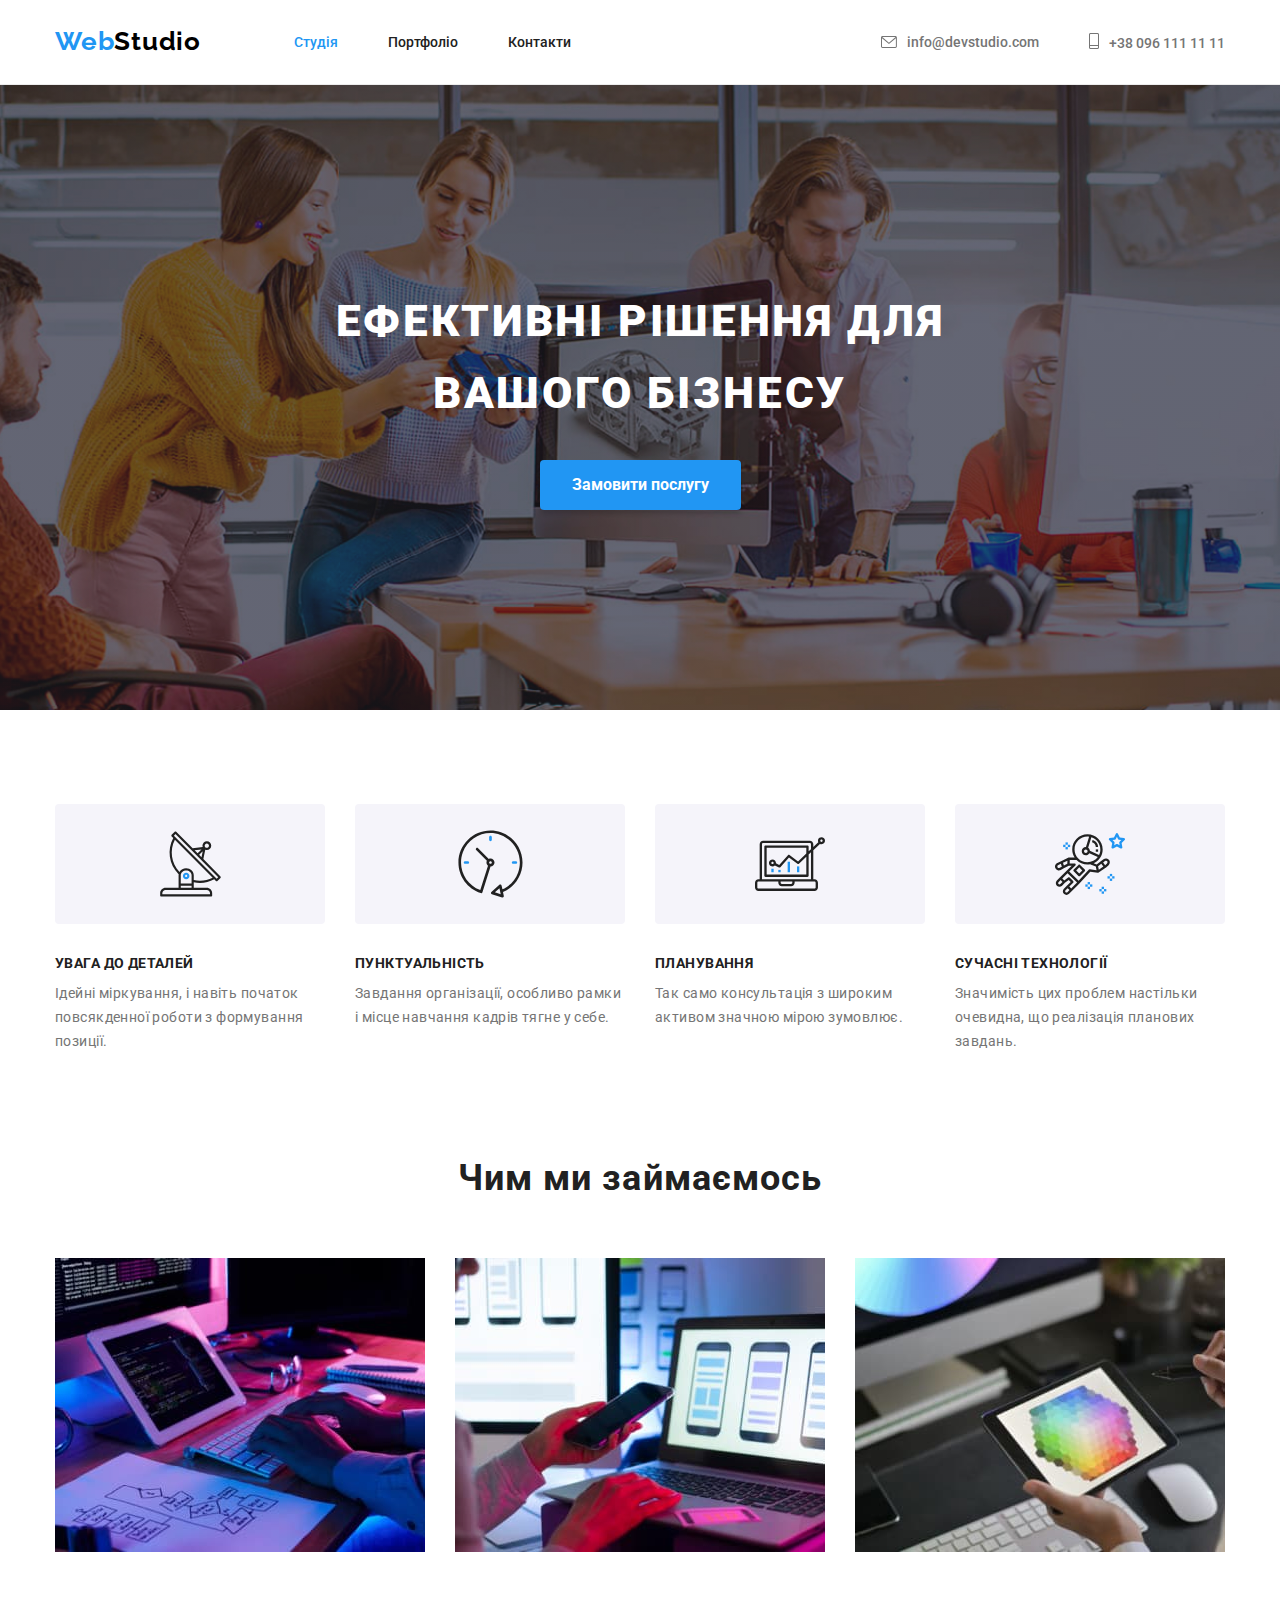
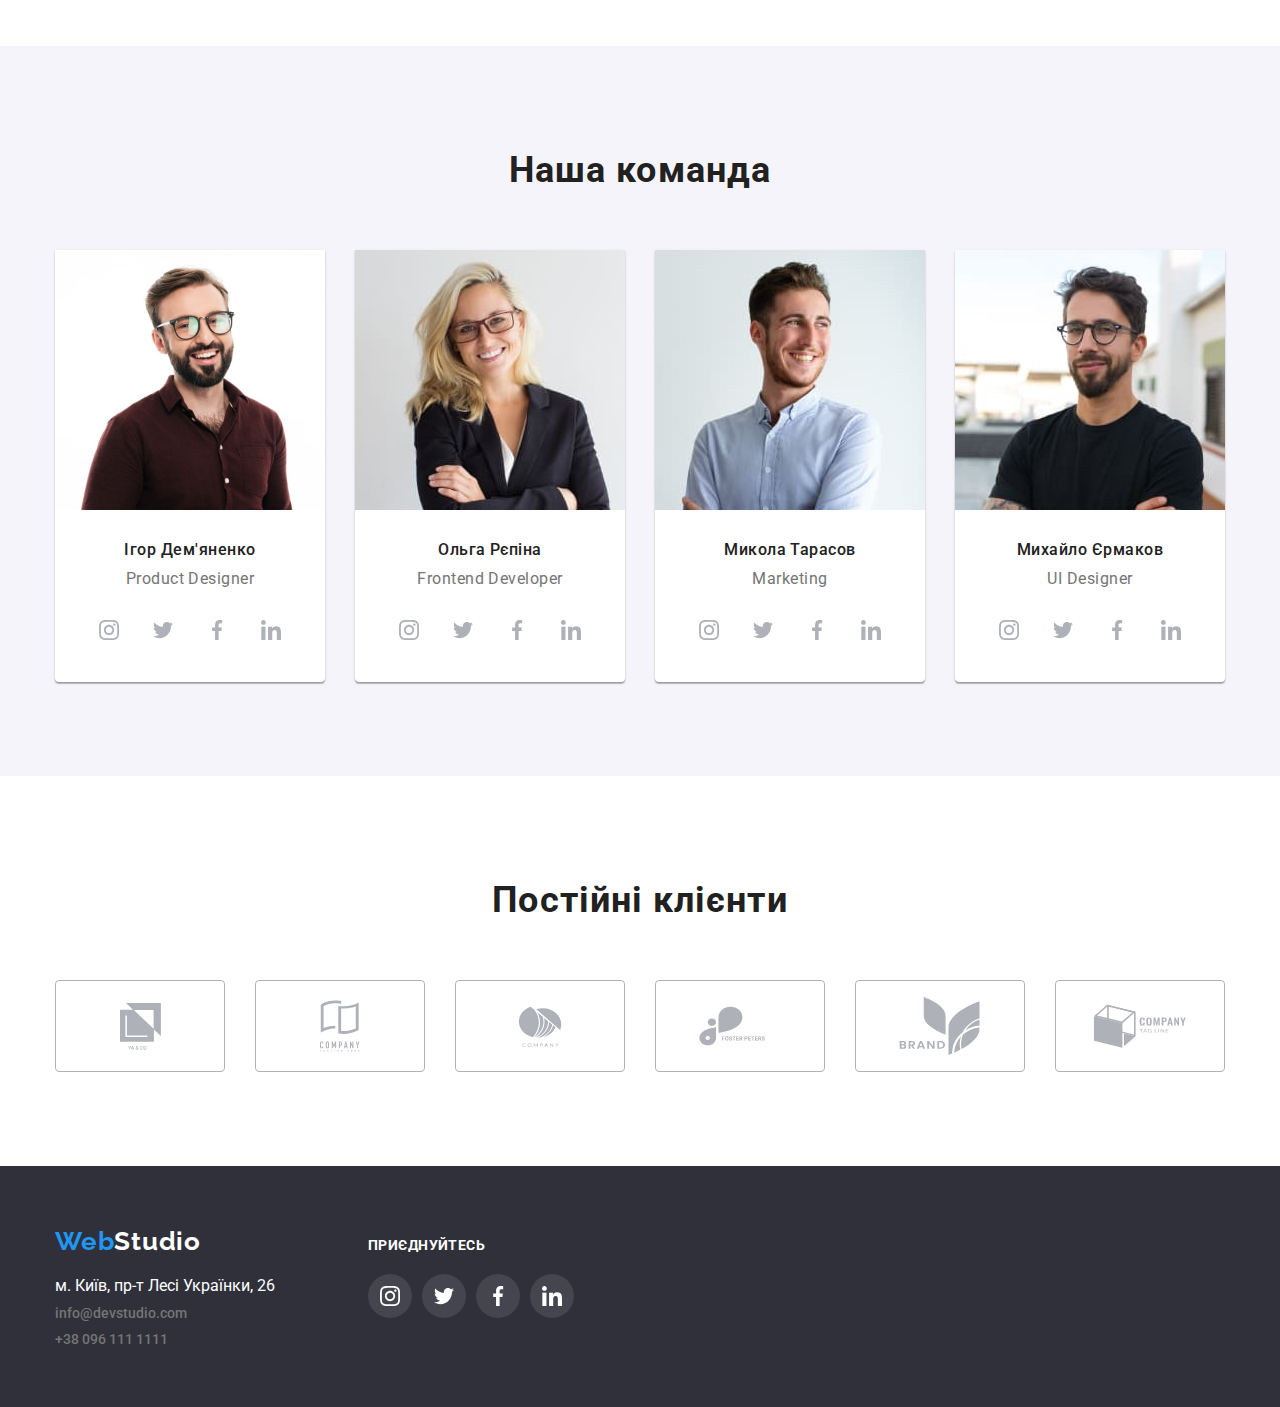
==== index.html @ 835f3fea "1" ====
<!DOCTYPE html>
<html lang="uk">
<head>
	<meta charset="UTF-8">
	<meta http-equiv="X-UA-Compatible" content="IE=edge">
	<meta name="viewport" content="width=device-width, initial-scale=1.0">
	<link rel="stylesheet" href="node_modules/modern-normalize/modern-normalize.css">
	<link rel="stylesheet" href="https://cdnjs.cloudflare.com/ajax/libs/modern-normalize/1.1.0/modern-normalize.min.css"/>
	<link rel="stylesheet" href="css/style.css">
	<link	href="https://fonts.googleapis.com/css2?family=Raleway:wght@700&family=Roboto:wght@400;500;700;900&display=swap"
		rel="stylesheet">
	<title>Document</title>
</head>
<body>
		<header class="page-header">
		<div class="container-header-nav">
		 <nav class="flexible"><a class="logo" href="./index.html">Web<span class="black-logo">Studio</span></a>
			<ul class="nav-menu">
				<li class="item"><a class="link current" href="./index.html">Студія</a></li>
				<li class="item"><a class="link" href="./portfolio.html">Портфоліо</a></li>
				<li class="item"><a class="link" href="./contacts.html">Контакти</a></li>
		   </ul>
		</nav>
		<ul class="menu-contacts">
			<li class="item"><a class="menu-contacts-link" href="mailto:info@devstudio.com">
			<svg class="icon-contacts" width="16px" height="12px">
				<use href="./images/sprite.svg#icon-letter"></use>
			</svg>info@devstudio.com</a>
			</li>
			<li class="item"><a class="menu-contacts-link" href="tel:+380961111111">
				<svg class="icon-contacts" width="10px" height="16px">
					<use href="./images/sprite.svg#icon-phone"></use>
				</svg>+38 096 111 11 11</a></li>
		</ul>
		</div>
		</header>
<main>
	<section class="hero">
		<div class="container">
			<h1 class="h1-header">Ефективні рішення для</br>вашого бізнесу</h1>
			<button type="button" class="blue-button">Замовити послугу</button>
	</section>
  </div>
	<section class="section-rules">
	<div class="container">
		<h2 class="hidden">Наші правила</h2>
		<ul class="ul-nolist our-rules">
			<li class="item">
				<div class="our-rules-box">
					<svg width="65px" height="70px">
						<use href="./images/sprite.svg#icon-antena"></use>
					</svg>
				</div>
				<h3 class="h2-portfolio">Увага до деталей</h3>
				<p class="our-rules-p">Ідейні міркування, і навіть початок повсякденної роботи з формування позиції.</p>
			</li>
			<li class="item">
				<div class="our-rules-box">
					<svg width="67px" height="70px">
						<use href="./images/sprite.svg#icon-clock"></use>
					</svg>
				</div>
				<h3 class="h2-portfolio">Пунктуальність</h3>
				<p class="our-rules-p">Завдання організації, особливо рамки і місце навчання кадрів тягне у себе.</p>
			</li>
			<li class="item">
				<div class="our-rules-box">
					<svg width="70px" height="70px">
						<use href="./images/sprite.svg#icon-diagram"></use>
					</svg>
				</div>
				<h3 class="h2-portfolio">Планування</h3>
				<p class="our-rules-p">Так само консультація з широким активом значною мірою зумовлює.</p>
			</li>
			<li class="item">
				<div class="our-rules-box">
					<svg width="70px" height="70px">
						<use href="./images/sprite.svg#icon-astronaut"></use>
					</svg>
				</div>
				<h3 class="h2-portfolio">Сучасні технології</h3>
				<p class="our-rules-p">Значимість цих проблем настільки очевидна, що реалізація планових завдань.</p>
			</li>
		</ul>
	</div>
	</section>
	   <section class="section what-we-do">
		<div class="container"><h2 class="team-header">Чим ми займаємось</h2>
			<ul class="ul-nolist what-we-do-item">
				<li><img src="./images/img1.jpg" alt="Клавіатура" width="370"></li>
				<li><img src="./images/img2.jpg" alt="Комп'ютер" width="370"></li>
				<li><img src="./images/img3.jpg" alt="Планшет" width="370"></li>
			</ul>
		</section>
		<section class="section team">
			<div class="container">
				<h2 class="team-header">Наша команда</h2>
			<ul class="ul-nolist our-comand">
				<li class="team-card">
					<img src="./images/people_igor.jpg" alt="Ігор" width="270">
					<div class="team-info">
					 <h3 class="team-h3">Ігор Дем'яненко</h3>
					 <p class="team-p">Product Designer</p>
					 <ul class="team-social-links">
						<li>
							<a href="" class="social-button">
								<svg class="button-icon" width="20px" height="20px">
									<use href="./images/sprite.svg#icon-instagram"></use>
								</svg>
							</a>
						</li>
						<li>
							<a href="" class="social-button">
								<svg class="button-icon" width="20px" height="20px">
									<use href="./images/sprite.svg#icon-twitter"></use>
								</svg>
							</a>
						</li>
						<li>
							<a href="" class="social-button">
								<svg class="button-icon" width="20px" height="20px">
									<use href="./images/sprite.svg#icon-facebook"></use>
								</svg>
							</a>
						</li>
						<li>
							<a href="" class="social-button">
								<svg class="button-icon" width="20px" height="20px">
									<use href="./images/sprite.svg#icon-linkedin"></use>
								</svg>
							</a>
						</li>
					</ul>
					</div>
					
				</li>
				<li class="team-card">
					<img src="./images/people_olga.jpg" alt="Ольга" width="270">
					<div class="team-info">
					<h3 class="team-h3">Ольга Рєпіна</h3>
					<p class="team-p">Frontend Developer</p>
					<ul class="team-social-links">
						<li>
							<a href="" class="social-button">
								<svg class="button-icon" width="20px" height="20px">
									<use href="./images/sprite.svg#icon-instagram"></use>
								</svg>
							</a>
						</li>
						<li>
							<a href="" class="social-button">
								<svg class="button-icon" width="20px" height="20px">
									<use href="./images/sprite.svg#icon-twitter"></use>
								</svg>
							</a>
						</li>
						<li>
							<a href="" class="social-button">
								<svg class="button-icon" width="20px" height="20px">
									<use href="./images/sprite.svg#icon-facebook"></use>
								</svg>
							</a>
						</li>
						<li>
							<a href="" class="social-button">
								<svg class="button-icon" width="20px" height="20px">
									<use href="./images/sprite.svg#icon-linkedin"></use>
								</svg>
							</a>
						</li>
					</ul>
				</div>
					
				</li>
			<li class="team-card">
				<img src="./images/people_mikola.jpg" alt="Микола" width="270">
				<div class="team-info">
					<h3 class="team-h3">Микола Тарасов</h3>
				<p class="team-p">Marketing</p>
				<ul class="team-social-links">
					<li>
						<a href="" class="social-button">
							<svg class="button-icon" width="20px" height="20px">
								<use href="./images/sprite.svg#icon-instagram"></use>
							</svg>
						</a>
					</li>
					<li>
						<a href="" class="social-button">
							<svg class="button-icon" width="20px" height="20px">
								<use href="./images/sprite.svg#icon-twitter"></use>
							</svg>
						</a>
					</li>
					<li>
						<a href="" class="social-button">
							<svg class="button-icon" width="20px" height="20px">
								<use href="./images/sprite.svg#icon-facebook"></use>
							</svg>
						</a>
					</li>
					<li>
						<a href="" class="social-button">
							<svg class="button-icon" width="20px" height="20px">
								<use href="./images/sprite.svg#icon-linkedin"></use>
							</svg>
						</a>
					</li>
				</ul>
			</div>
				</li>
			<li class="team-card">
				<img src="./images/people_michael.jpg" alt="Майкл" width="270">
				<div class="team-info">
					<h3 class="team-h3">Михайло Єрмаков</h3>
				<p class="team-p">UI Designer</p>
				<ul class="team-social-links">
					<li>
						<a href="" class="social-button">
							<svg class="button-icon" width="20px" height="20px">
								<use href="./images/sprite.svg#icon-instagram"></use>
							</svg>
						</a>
					</li>
					<li>
						<a href="" class="social-button">
							<svg class="button-icon" width="20px" height="20px">
								<use href="./images/sprite.svg#icon-twitter"></use>
							</svg>
						</a>
					</li>
					<li>
						<a href="" class="social-button">
							<svg class="button-icon" width="20px" height="20px">
								<use href="./images/sprite.svg#icon-facebook"></use>
							</svg>
						</a>
					</li>
					<li>
						<a href="" class="social-button">
							<svg class="button-icon" width="20px" height="20px">
								<use href="./images/sprite.svg#icon-linkedin"></use>
							</svg>
						</a>
					</li>
				</ul>
			</div>
			</li>
			</ul>
			</div>
		</section>
	<section class="section clients">
		<div class="container">
		<h2 class="team-header">Постійні клієнти</h2>
			<ul class="ul-nolist clients-list">
				<li>
					<a href="" class="clients-item">
						<svg class="clients-site" width="41px" height="47px">
							<use href="./images/sprite.svg#icon-yaco"></use>
						</svg>
					</a>
				</li>
				<li>
					<a href="" class="clients-item">
						<svg width="40px" height="52px">
							<use href="./images/sprite.svg#icon-taglineco"></use>
						</svg>
					</a>
				</li>
				<li>
					<a href="" class="clients-item">
						<svg width="44px" height="41px">
							<use href="./images/sprite.svg#icon-company"></use>
						</svg>
					</a>
				</li>
				<li>
					<a href="" class="clients-item">
						<svg width="84px" height="40px">
							<use href="./images/sprite.svg#icon-fosterpeter"></use>
						</svg>
					</a>
				</li>
				<li>
					<a href="" class="clients-item">
						<svg width="106px" height="60px">
							<use href="./images/sprite.svg#icon-brand"></use>
						</svg>
					</a>
				</li>
				<li><a href="" class="clients-item">
						<svg width="94px" height="44px">
							<use href="./images/sprite.svg#icon-taglinecompany"></use>
						</svg>
					</a>
				</li>
			</ul>
		</div>
	</section>
	</div>
</main>
<footer class="footer-style">
	<div class="container footer-contacts">
		<address class="addres-bottom">
			<div class="footer-logo">
				<a class="logo logo-footer" href="./index.html">Web<span class="white-logo">Studio</span></a>
				<a class="contacts-transp-link" href="a href=" https://goo.gl/maps/CPtrU1FHBa2aNyZL9" target="_blank" rel="noopener noreferrer nofollow">м. Київ, пр-т Лесі Українки, 26</a>
			</div>
			<ul class="contacts-transp">
				<li class="footer-items"><a class="footer-contacts-link" href="mailto:info@devstudio.com">info@devstudio.com</a></li>
				<li class="footer-items"><a class="footer-contacts-link" href="tel:+380961111111">+38 096 111 1111</a></li>
			</ul>
		</address>
		<div class="footer-social-link"><p class="footer-p">Приєднуйтесь</p>
			<ul class="team-social-links">
				<li>
					<a href="" class="footer-social-button">
						<svg width="20px" height="20px">
							<use href="./images/sprite.svg#icon-instagram"></use>
						</svg>
					</a>
				</li>
				<li>
					<a href="" class="footer-social-button">
						<svg width="20px" height="20px">
							<use href="./images/sprite.svg#icon-twitter"></use>
						</svg>
					</a>
				</li>
				<li>
					<a href="" class="footer-social-button">
						<svg width="20px" height="20px">
							<use href="./images/sprite.svg#icon-facebook"></use>
						</svg>
					</a>
				</li>
				<li>
					<a href="" class="footer-social-button">
						<svg width="20px" height="20px">
							<use href="./images/sprite.svg#icon-linkedin"></use>
						</svg>
					</a>
				</li>
			</ul>
	</div>
 </div>
	
</footer>
</body>
</html>
---- css/style.css ----
/*общие стили*/
:root {
  --basic-text-color: #757575;
  --h3-text-color: #212121;
  --logo-text-color: #2196f3;
  --filter-link-color: #fff;
  --footer-bkg-color: #2f303a;
  --black-text-color: #000000;
  --transparent-menu-text: rgba(255, 255, 255, 0.6);
  --team-bkg: #f5f4fa;
  --filter-border-color: #eeeeee;
  --button-transparent: rgba(0, 0, 0, 0.15);
  --buttonactive: #188ce8;
  --header-bottom-border: #ececec;
  --social-network-basic-link: #afb1b8;
  --fotter-social-network-basic-link: rgba(255, 255, 255, 0.1);
  --clients-bkg: #f5f5f5;
}
body {
  background-color: #fff;
  color: var(--basic-text-color);
  font-family: Roboto, sans-serif;
}
img {
  display: block;
}

.flexible {
  display: flex;
  justify-content: flex-start;
  margin-right: auto;
  align-items: center;
}

p,
h1,
h2,
h3,
ul {
  margin-top: 0;
  margin-bottom: 0;
}

* {
  border: none;
}

.page-header {
  /* 	justify-content: flex-start; */
  /*   background-color: #ddd5d5; */
  border-bottom: solid 1px;
  border-color: var(--header-bottom-border);
}

.container-header-nav {
  display: flex;
  align-content: center;
  justify-content: space-between;
  width: 1200px;
  margin-left: auto;
  margin-right: auto;
  text-align: center;
  padding: 0 15px;
}

.container {
  width: 1200px;
  margin-left: auto;
  margin-right: auto;
  text-align: center;
  padding: 0 15px;
}
.section-rules {
  padding-top: 94px;
  padding-bottom: 94px;
}

.section {
  padding-top: 94px;
  padding-bottom: 94px; /* 
	border: solid 1px black; 
	background-color: burlywood; */
}

. .main-nav {
  display: flex;
}
.black-logo {
  color: var(--black-text-color);
}

.white-logo {
  font-style: normal;
  color: var(--filter-link-color);
}

.logo {
  font-family: 'Raleway', sans-serif;
  font-style: normal;
  font-weight: 700;
  font-size: 26px;
  line-height: 1.2;
  letter-spacing: 0.03em;
  color: var(--logo-text-color);
  text-decoration: none;
}

.hero {
  max-width: 1600px;
  background-color: var(--footer-bkg-color);
  text-align: center;
  padding-top: 200px;
  padding-bottom: 200px;
  margin-left: auto;
  margin-right: auto;

  background-image: linear-gradient(to right, rgba(47, 48, 58, 0.4), rgba(47, 48, 58, 0.4)),
    url(../images/hero.jpg);
  background-repeat: no-repeat;
  background-position: center;
  background-size: cover;
}

.ul-nolist {
  list-style-type: none;
  text-decoration: none;
  margin-left: auto;
  margin-right: auto;
  padding: 0;
}

.nav-menu {
  display: flex;
  justify-content: flex-start;
  margin-left: 93px;
  padding-left: 0;
  padding-right: 0;
  font-weight: 500;
  line-height: 1.2;
  color: var(--h3-text-color);
  list-style-type: none;
  text-decoration: none;
}

.nav-menu .item: {
  margin-left: 50px;
}

.nav-menu .item + .item {
  margin-left: 50px;
}
.link {
  display: block;
  padding-top: 32px;
  padding-bottom: 32px;
  font-size: 14px;
  font-weight: 500;
  line-height: 1.2;
  color: var(--h3-text-color);
  list-style-type: none;
  text-decoration: none;
}
.link.current {
  color: var(--logo-text-color);
}

.link:hover,
.link:focus {
  color: var(--logo-text-color);
  cursor: pointer;
}

.menu-contacts {
  display: flex;
  justify-content: flex-end;
  margin-left: auto;
  margin-right: 0px;
  padding-left: 0px;
  align-items: center;
  font-weight: 500;
  line-height: 1.2;
  font-size: 14px;
  list-style-type: none;
  color: var(--basic-text-color);
}

.menu-contacts-link {
  display: block;
  padding-top: 32px;
  padding-bottom: 32px;
  color: var(--basic-text-color);
  text-decoration: none;
  font-weight: 500;
  line-height: 1.2;
  font-size: 14px;
}

.menu-contacts-link:hover,
.menu-contacts-link:focus {
  color: var(--logo-text-color);
  fill: var(--logo-text-color);
}

.icon-contacts {
  display: inline-block;
  margin-right: 10px;
  position: relative;
  fill: currentColor;
  top: 0.1em;
}

.menu-contacts .item + .item {
  margin-left: 50px;
}

.contacts-transp {
  padding: 0 0;
  margin-top: 9px;
  font-size: 14px;
  text-decoration: none;
  line-height: 1.2;
  font-style: normal;
  color: rgba(255, 255, 255, 0.6);
  list-style-type: none;
}

.footer-logo {
  display: block;
  font-style: normal;
  /* 	outline: solid 1px red; */
}

.addres-bottom {
  max-width: 250px;
}


/* INDEX STYLES стили Индекса*/
.h1-header {
  font-weight: 900;
  font-size: 44px;
  line-height: 1.65;
  letter-spacing: 0.06em;
  text-transform: uppercase;
  color: var(--filter-link-color);
  /* 	text-align: center; */
}

.our-rules {
  display: flex;
  justify-content: center;
  gap: 30px;
  /*   align-items: center; */
}

.our-rules-box {
  display: flex;
  justify-content: center;
  align-items: center;
  width: 270px;
  height: 120px;
  background-color: var(--team-bkg);
  border-radius: 4px;
  margin-bottom: 30px;
}

.our-rules .item {
  width: 270px;
  text-align: left;
  /* text-transform: uppercase; */
}

.our-rules-p {
  margin-top: 0;
  font-size: 14px;
  line-height: 1.71;
  /* or 171% */
  letter-spacing: 0.03em;
  color: var(--basic-text-color);
}

/* what we do container */

.what-we-do-item {
  display: flex;
  justify-content: center;
  gap: 30px;
  margin: 50px 0 0 0;
  /*   align-items: center; */
}

.what-we-do {
  padding-top: 0;
}

.blue-button {
  background-color: var(--logo-text-color);
  cursor: pointer;
  color: var(--filter-link-color);
  font-weight: 700;
  font-size: 16px;
  line-height: 1.88;
  border-style: hidden;
  border-radius: 4px;
  margin-top: 30px;
  padding: 10px 32px 10px 32px;
  box-shadow: 0px 4px 4px var(--button-transparent);
}
.blue-button:hover,
.blue-button:focus {
  background-color: var(--buttonactive);
  cursor: pointer;
}

.cards-name {
  font-size: 18px;
  color: var(--black-text-color);
}

/* our comand container */
.our-comand {
  display: flex;
  justify-content: center;
  gap: 30px;
  margin: 50px 0 0 0;
  /*   align-items: center; */
}

.team-info {
  display: block;
  padding-top: 30px;
  padding-bottom: 30px;
}

.team {
  background-color: var(--team-bkg);
  color: var(--h3-text-color);
}

.team-h3 {
  font-weight: 500;
  font-size: 16px;
  line-height: 1.19;
  letter-spacing: 0.03em;
}

.team-p {
  margin-top: 10px;
  font-size: 16px;
  line-height: 1.19;
  letter-spacing: 0.03em;
  color: var(--basic-text-color);
}
.team-header {
  color: var(--h3-text-color);
  font-weight: 700;
  font-size: 36px;
  line-height: 1.67;
  letter-spacing: 0.03em;
  padding: 0;
}
.team-card {
  width: 270px;
  background-color: var(--filter-link-color);
  box-shadow: 0px 1px 3px rgba(0, 0, 0, 0.12), 0px 1px 1px rgba(0, 0, 0, 0.14),
    0px 2px 1px rgba(0, 0, 0, 0.2);
  border-radius: 0px 0px 4px 4px;
}

.team-social-links {
  display: flex;
  justify-content: center;
  align-content: center;
  list-style: none;
  gap: 10px;
  padding-left: 0;
  margin-top: 20px;
}

/* Social network button and icons */

.social-button {
  display: block;
  width: 44px;
  height: 44px;
  border-radius: 50%;
  padding: 12px;
  background-color: var(--filter-link-color);
  fill: var(--social-network-basic-link);
}

.social-button:hover,
.social-button:focus {
  background-color: var(--logo-text-color);
  fill: var(--filter-link-color);
}

/* PORTFOLIO STYLES стили Портфолио*/
/*Стили main*/
.h2-portfolio {
  display: inline-block;
  font-weight: 700;
  font-size: 14px;
  margin-bottom: 10px;
  line-height: 1.14;
  letter-spacing: 0.03em;
  text-transform: uppercase;
  color: var(--h3-text-color);
}
.filter-flex {
  display: flex;
  justify-content: center;
  gap: 8px; /* 
  padding-top: 94px; */
}

.cards-item-link {
  display: block;
  color: var(--h3-text-color);
  font-weight: 700;
  font-size: 18px;
  line-height: 2;
  letter-spacing: 0.06em;
  text-decoration: none;
}

.cards-item-link:hover,
.cards-item-link:focus {
  display: block;
  box-shadow: 0px 1px 1px rgba(0, 0, 0, 0.12), 0px 4px 4px rgba(0, 0, 0, 0.06),
    1px 4px 6px rgba(0, 0, 0, 0.16);
}

.cards-item {
  width: 370px;
}

.cards {
  display: flex;
  flex-basis: 1200px;
  justify-content: center;
  flex-wrap: wrap;
  gap: 30px;
  margin-top: 50px;
  padding-left: 0;
  list-style-type: none;
}

.cards-block {
  padding: 20px 24px;
  
  border-left: 1px solid;
  border-right: 1px solid;
  border-bottom: 1px solid;
  border-color: var(--filter-border-color);
}
.cards-text {
  margin-top: 4px;
  color: var(--basic-text-color);
  font-weight: 400;
  font-size: 16px;
  line-height: 1.87;
  letter-spacing: 0.03em;
}
.filter-button {
  font-family: inherit;
  font-size: 16px;
  font-weight: 500;
  line-height: 1.63;
  color: var(--h3-text-color);
  list-style-type: none;
  border-style: hidden;
  border-radius: 4px;
  margin: 2px;
  background-color: var(--team-bkg);
  padding: 6px 22px 6px 22px;
}
.hidden {
  position: absolute;
  white-space: nowrap;
  width: 1px;
  height: 1px;
  overflow: hidden;
  border: 0;
  padding: 0;
  clip: rect(0 0 0 0);
  clip-path: inset(50%);
  margin: -1px;
}

.filter-button:hover,
.filter-button:focus {
  margin: 2px;
  padding: 6px 22px 6px 22px;
  font-size: 16px;
  font-weight: 500;
  line-height: 1.63;
  background-color: var(--logo-text-color);
  color: var(--filter-link-color);
  cursor: pointer;
  border-style: hidden;
  border-radius: 4px;
  box-shadow: 0px 3px 1px rgba(0, 0, 0, 0.1), 0px 1px 2px rgba(0, 0, 0, 0.08),
    0px 2px 2px rgba(0, 0, 0, 0.12);
}

/* OUR CLIENTS */

.clients {
  background-color: var(--filter-link-color);
}

.clients-item {
  display: flex;
  justify-content: center;
  align-items: center;

  width: 170px;
  height: 92px;
  border: 1px solid var(--social-network-basic-link);
  border-radius: 4px;
  fill: var(--social-network-basic-link);
}

.clients-item:hover,
.clients-item:focus {
  fill: var(--logo-text-color);
  border: 1px solid var(--logo-text-color);
}

.clients-list {
  display: flex;
  justify-content: center;
  gap: 30px;
  margin-top: 50px;
}

/*стили футера*/

.footer-contacts {
	display: flex;
	align-items: baseline;
	text-align: left;
	padding-left: 15px;
 }
 
 .contacts-transp-link,
 .contacts-transp-link:hover,
 .contacts-transp-link:focus {
	display: inline-block;
	color: var(--filter-link-color);
	cursor: pointer;
	text-decoration: none;
	margin: 0;
 }
 
 .footer-contacts-link {
	display: inline-block;
	/* padding-top: 20px;
	 padding-bottom: 20px; */
	color: var(--basic-text-color);
	text-decoration: none;
	font-weight: 500;
	line-height: 1.2;
	font-size: 14px;
 }
 
 .footer-contacts-link:hover,
 .footer-contacts-link:focus {
	display: inline-block;
	color: var(--logo-text-color);
 }
 
 .footer-items {
	margin-top: 9px;
 }
 
 .footer-items:first-child {
	margin-top: 0px;
 }
 
 .footer-items:first-child {
	margin-top: 0px;
 }

.footer-style {
  display: flex;
  justify-content: flex-start;
  align-items: flex-start;
  padding: 60px 0;
  background-color: var(--footer-bkg-color);
}

.logo-footer {
  display: block;
  margin-bottom: 20px;
}

.footer-p {
  color: var(--filter-link-color);
  font-weight: 700;
  font-size: 14px;
  line-height: 1.14;
  letter-spacing: 0.03em;
  text-transform: uppercase;
}

.footer-social-link {
  margin-left: 93px;
}

.footer-social-button {
  display: block;
  width: 44px;
  height: 44px;
  border-radius: 50%;
  padding: 12px;
  background-color: var(--fotter-social-network-basic-link);
  fill: var(--filter-link-color);
}

.footer-social-button:hover,
.footer-social-button:focus {
  background-color: var(--logo-text-color);
  fill: var(--filter-link-color);
}
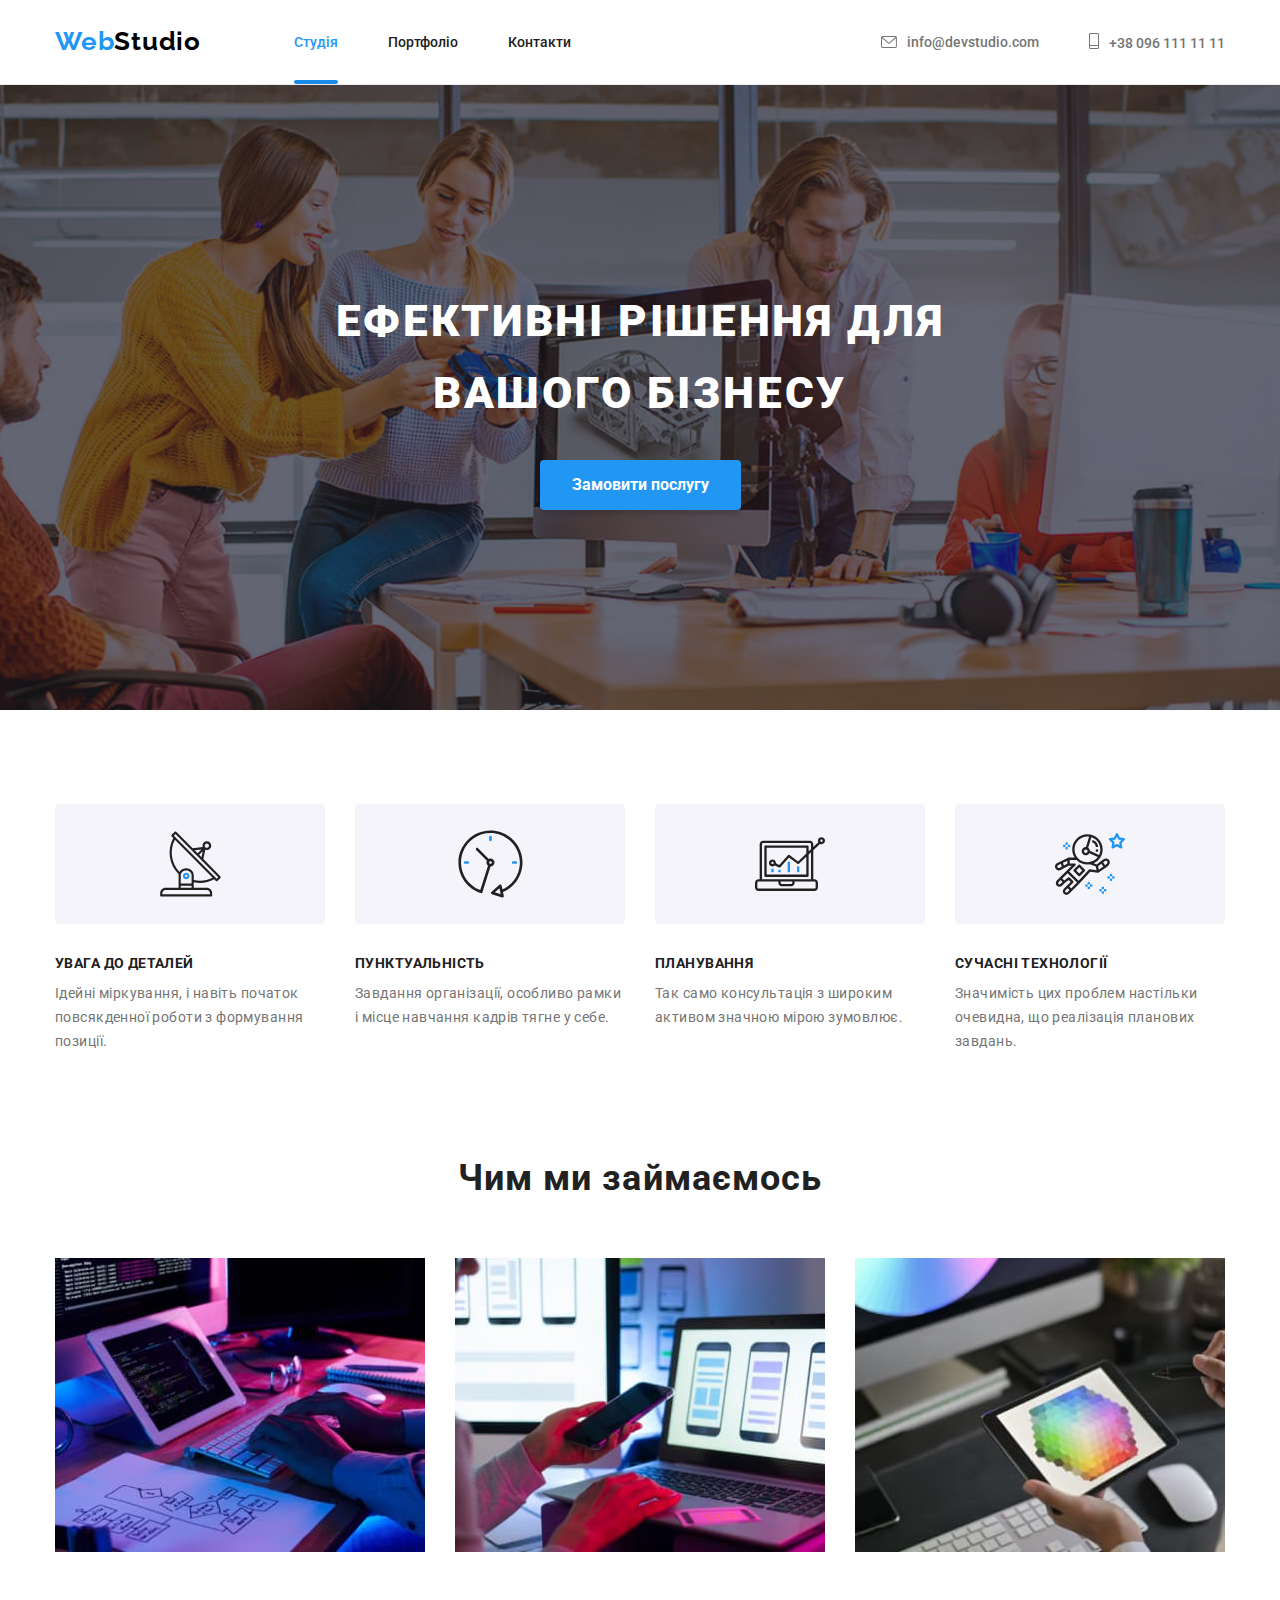
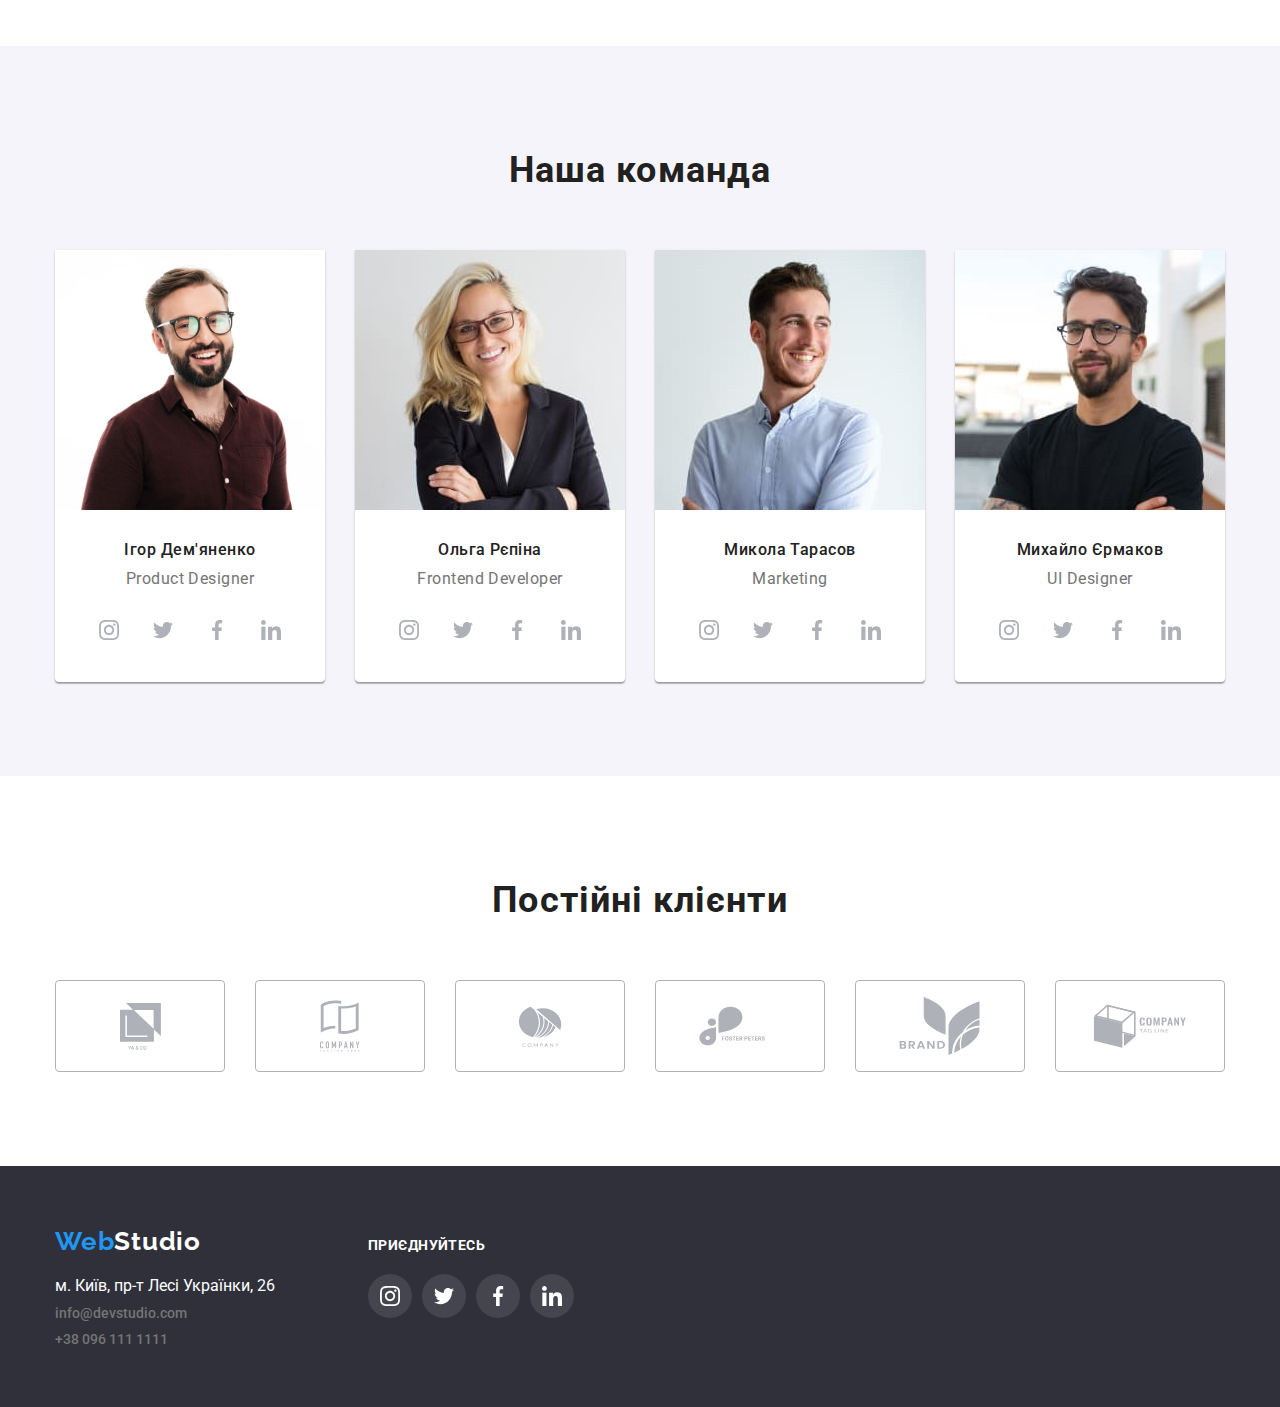
==== commit 9c4f232b: "first" ====
--- a/index.html
+++ b/index.html
@@ -39,11 +39,20 @@
 	<section class="hero">
 		<div class="container">
 			<h1 class="h1-header">Ефективні рішення для</br>вашого бізнесу</h1>
-			<button type="button" class="blue-button">Замовити послугу</button>
-	</section>
+			<button type="button" class="blue-button" data-modal-open>Замовити послугу</button>
+	<div class="backdrop is-hidden" data-modal>
+		<div class="modal">
+			<button class="button-closed" data-modal-close>
+		<svg width="11px" height="11px">
+			<use href="./images/sprite.svg#icon-close"></use>
+		</svg>
+			</button>
+		</div>
+	</div>
+		</section>
   </div>
 	<section class="section-rules">
-	<div class="container">
+		<div class="container">
 		<h2 class="hidden">Наші правила</h2>
 		<ul class="ul-nolist our-rules">
 			<li class="item">
@@ -105,28 +114,28 @@
 					 <ul class="team-social-links">
 						<li>
 							<a href="" class="social-button">
-								<svg class="button-icon" width="20px" height="20px">
+								<svg width="20px" height="20px">
 									<use href="./images/sprite.svg#icon-instagram"></use>
 								</svg>
 							</a>
 						</li>
 						<li>
 							<a href="" class="social-button">
-								<svg class="button-icon" width="20px" height="20px">
+								<svg width="20px" height="20px">
 									<use href="./images/sprite.svg#icon-twitter"></use>
 								</svg>
 							</a>
 						</li>
 						<li>
 							<a href="" class="social-button">
-								<svg class="button-icon" width="20px" height="20px">
+								<svg width="20px" height="20px">
 									<use href="./images/sprite.svg#icon-facebook"></use>
 								</svg>
 							</a>
 						</li>
 						<li>
 							<a href="" class="social-button">
-								<svg class="button-icon" width="20px" height="20px">
+								<svg width="20px" height="20px">
 									<use href="./images/sprite.svg#icon-linkedin"></use>
 								</svg>
 							</a>
@@ -143,28 +152,28 @@
 					<ul class="team-social-links">
 						<li>
 							<a href="" class="social-button">
-								<svg class="button-icon" width="20px" height="20px">
+								<svg width="20px" height="20px">
 									<use href="./images/sprite.svg#icon-instagram"></use>
 								</svg>
 							</a>
 						</li>
 						<li>
 							<a href="" class="social-button">
-								<svg class="button-icon" width="20px" height="20px">
+								<svg width="20px" height="20px">
 									<use href="./images/sprite.svg#icon-twitter"></use>
 								</svg>
 							</a>
 						</li>
 						<li>
 							<a href="" class="social-button">
-								<svg class="button-icon" width="20px" height="20px">
+								<svg width="20px" height="20px">
 									<use href="./images/sprite.svg#icon-facebook"></use>
 								</svg>
 							</a>
 						</li>
 						<li>
 							<a href="" class="social-button">
-								<svg class="button-icon" width="20px" height="20px">
+								<svg width="20px" height="20px">
 									<use href="./images/sprite.svg#icon-linkedin"></use>
 								</svg>
 							</a>
@@ -181,28 +190,28 @@
 				<ul class="team-social-links">
 					<li>
 						<a href="" class="social-button">
-							<svg class="button-icon" width="20px" height="20px">
+							<svg width="20px" height="20px">
 								<use href="./images/sprite.svg#icon-instagram"></use>
 							</svg>
 						</a>
 					</li>
 					<li>
 						<a href="" class="social-button">
-							<svg class="button-icon" width="20px" height="20px">
+							<svg width="20px" height="20px">
 								<use href="./images/sprite.svg#icon-twitter"></use>
 							</svg>
 						</a>
 					</li>
 					<li>
 						<a href="" class="social-button">
-							<svg class="button-icon" width="20px" height="20px">
+							<svg width="20px" height="20px">
 								<use href="./images/sprite.svg#icon-facebook"></use>
 							</svg>
 						</a>
 					</li>
 					<li>
 						<a href="" class="social-button">
-							<svg class="button-icon" width="20px" height="20px">
+							<svg width="20px" height="20px">
 								<use href="./images/sprite.svg#icon-linkedin"></use>
 							</svg>
 						</a>
@@ -218,28 +227,28 @@
 				<ul class="team-social-links">
 					<li>
 						<a href="" class="social-button">
-							<svg class="button-icon" width="20px" height="20px">
+							<svg width="20px" height="20px">
 								<use href="./images/sprite.svg#icon-instagram"></use>
 							</svg>
 						</a>
 					</li>
 					<li>
 						<a href="" class="social-button">
-							<svg class="button-icon" width="20px" height="20px">
+							<svg width="20px" height="20px">
 								<use href="./images/sprite.svg#icon-twitter"></use>
 							</svg>
 						</a>
 					</li>
 					<li>
 						<a href="" class="social-button">
-							<svg class="button-icon" width="20px" height="20px">
+							<svg width="20px" height="20px">
 								<use href="./images/sprite.svg#icon-facebook"></use>
 							</svg>
 						</a>
 					</li>
 					<li>
 						<a href="" class="social-button">
-							<svg class="button-icon" width="20px" height="20px">
+							<svg width="20px" height="20px">
 								<use href="./images/sprite.svg#icon-linkedin"></use>
 							</svg>
 						</a>
@@ -347,5 +356,6 @@
  </div>
 	
 </footer>
+<script src="./js/modal.js"></script>
 </body>
 </html>--- a/css/style.css
+++ b/css/style.css
@@ -15,6 +15,10 @@
   --social-network-basic-link: #afb1b8;
   --fotter-social-network-basic-link: rgba(255, 255, 255, 0.1);
   --clients-bkg: #f5f5f5;
+  --feature-text-color:#FFF;
+  --feature-bkg-color:rgba(33, 150, 243, 0.9);
+  --modal-backdrop-bkg: rgba(0, 0, 0, 0.2);
+  --modal-button-closed: rgba(0, 0, 0, 0.1);
 }
 body {
   background-color: #fff;
@@ -50,6 +54,49 @@
   /*   background-color: #ddd5d5; */
   border-bottom: solid 1px;
   border-color: var(--header-bottom-border);
+}
+
+/* MODAL WINDOW */
+.backdrop.is-hidden{
+ opacity: 0;
+ pointer-events: none;
+ 
+}
+
+.backdrop{
+	position: fixed;
+	top: 0;
+	left: 0;
+	width: 100%;
+	height: 100%;
+	opacity: 1;
+
+	background-color: var(--modal-backdrop-bkg);
+}
+
+.modal{
+	position: absolute;
+	width: 528px;
+	height: 581px;
+	top: 50%;
+	left: 50%;
+	transform: translate(-50%, -50%);
+	
+
+	background-color: #ececec;
+}
+
+.button-closed {
+	
+position: absolute;
+width: 30px;
+height: 30px;
+top: 8px;
+right:8px;
+outline: solid 1px var(--modal-button-closed);
+border-radius: 15px;
+fill: var(--black-text-color);
+cursor: pointer;
 }
 
 .container-header-nav {
@@ -142,14 +189,20 @@
   text-decoration: none;
 }
 
-.nav-menu .item: {
+.nav-menu: {
   margin-left: 50px;
+}
+
+.item: {
+  margin-left: 50px;
+  margin-bottom: 0;
 }
 
 .nav-menu .item + .item {
   margin-left: 50px;
 }
 .link {
+  position: relative;
   display: block;
   padding-top: 32px;
   padding-bottom: 32px;
@@ -159,7 +212,25 @@
   color: var(--h3-text-color);
   list-style-type: none;
   text-decoration: none;
-}
+
+  transition-property: color;
+  transition-duration: 250ms;
+  transition-timing-function: cubic-bezier(0.4, 0, 0.2, 1);
+}
+
+.current::after {
+  content: '';
+  position: absolute;
+  bottom: -2px;
+  left: 0;
+  width: 100%;
+  height: 4px;
+  border-radius: 2px;
+  background-color: var(--buttonactive);
+  margin-bottom: 0;
+  padding-bottom: 0;
+}
+
 .link.current {
   color: var(--logo-text-color);
 }
@@ -193,6 +264,10 @@
   font-weight: 500;
   line-height: 1.2;
   font-size: 14px;
+
+  transition-property: color;
+  transition-duration: 250ms;
+  transition-timing-function: cubic-bezier(0.4, 0, 0.2, 1);
 }
 
 .menu-contacts-link:hover,
@@ -233,7 +308,6 @@
 .addres-bottom {
   max-width: 250px;
 }
-
 
 /* INDEX STYLES стили Индекса*/
 .h1-header {
@@ -305,6 +379,10 @@
   margin-top: 30px;
   padding: 10px 32px 10px 32px;
   box-shadow: 0px 4px 4px var(--button-transparent);
+
+  transition-property: background-color;
+  transition-duration: 250ms;
+  transition-timing-function: cubic-bezier(0.4, 0, 0.2, 1);
 }
 .blue-button:hover,
 .blue-button:focus {
@@ -387,6 +465,10 @@
   padding: 12px;
   background-color: var(--filter-link-color);
   fill: var(--social-network-basic-link);
+
+  transition-property: color backround-color fill;
+  transition-duration: 250ms;
+  transition-timing-function: cubic-bezier(0.4, 0, 0.2, 1);
 }
 
 .social-button:hover,
@@ -422,17 +504,64 @@
   line-height: 2;
   letter-spacing: 0.06em;
   text-decoration: none;
-}
-
-.cards-item-link:hover,
-.cards-item-link:focus {
-  display: block;
+
+  transition-property: box-shadow;
+  transition-duration: 250ms;
+  transition-timing-function: cubic-bezier(0.4, 0, 0.2, 1);
+}
+
+.cards-item-link .feature-card {
+	transform: translateY(295px);
+	transition-property: transform;
+	transition-duration: 250ms;
+
+}
+
+.cards-item-link:hover .feature-card{
+/*   display: block;
   box-shadow: 0px 1px 1px rgba(0, 0, 0, 0.12), 0px 4px 4px rgba(0, 0, 0, 0.06),
-    1px 4px 6px rgba(0, 0, 0, 0.16);
+    1px 4px 6px rgba(0, 0, 0, 0.16); */
+	 transform: translateY(0px);
+	 transition-property: transform;
+	 transition-duration: 250ms;
 }
 
 .cards-item {
-  width: 370px;
+	width: 370px;
+}
+
+.feature-card {
+  position: absolute;
+  background-color: var(--feature-bkg-color);
+  width: 100%;
+  height: 294px;
+  left: 0;
+  top: 0;
+  transform: translateY(294px);
+  padding: 63px 24px;	
+}
+
+.card-image{
+	position: relative;
+	width: 100%;
+	height: 294px;
+	overflow: hidden;
+}
+/* .feature-card:hover{
+	
+} */
+
+.feature-text{
+	display: block;
+	font-weight: normal;
+	font-style: normal;
+	font-weight: 400;
+	font-size: 18px;
+	line-height: 1.55;
+	text-align: left;
+letter-spacing: 0.03em;
+	color: var(--feature-text-color);
+
 }
 
 .cards {
@@ -447,12 +576,17 @@
 }
 
 .cards-block {
-  padding: 20px 24px;
+position: relative;
+  padding: 20px 24px;/* 
   
+	overflow: hidden; */
+
   border-left: 1px solid;
   border-right: 1px solid;
   border-bottom: 1px solid;
   border-color: var(--filter-border-color);
+
+  overflow: hidden;
 }
 .cards-text {
   margin-top: 4px;
@@ -474,6 +608,9 @@
   margin: 2px;
   background-color: var(--team-bkg);
   padding: 6px 22px 6px 22px;
+  transition-property: background-color box-shadow color;
+  transition-duration: 250ms;
+  transition-timing-function: cubic-bezier(0.4, 0, 0.2, 1);
 }
 .hidden {
   position: absolute;
@@ -520,6 +657,10 @@
   border: 1px solid var(--social-network-basic-link);
   border-radius: 4px;
   fill: var(--social-network-basic-link);
+
+  transition-property: background-color, border, fill;
+  transition-duration: 250ms;
+  transition-timing-function: cubic-bezier(0.4, 0, 0.2, 1);
 }
 
 .clients-item:hover,
@@ -538,50 +679,54 @@
 /*стили футера*/
 
 .footer-contacts {
-	display: flex;
-	align-items: baseline;
-	text-align: left;
-	padding-left: 15px;
- }
- 
- .contacts-transp-link,
- .contacts-transp-link:hover,
- .contacts-transp-link:focus {
-	display: inline-block;
-	color: var(--filter-link-color);
-	cursor: pointer;
-	text-decoration: none;
-	margin: 0;
- }
- 
- .footer-contacts-link {
-	display: inline-block;
-	/* padding-top: 20px;
+  display: flex;
+  align-items: baseline;
+  text-align: left;
+  padding-left: 15px;
+}
+
+.contacts-transp-link,
+.contacts-transp-link:hover,
+.contacts-transp-link:focus {
+  display: inline-block;
+  color: var(--filter-link-color);
+  cursor: pointer;
+  text-decoration: none;
+  margin: 0;
+}
+
+.footer-contacts-link {
+  display: inline-block;
+  /* padding-top: 20px;
 	 padding-bottom: 20px; */
-	color: var(--basic-text-color);
-	text-decoration: none;
-	font-weight: 500;
-	line-height: 1.2;
-	font-size: 14px;
- }
- 
- .footer-contacts-link:hover,
- .footer-contacts-link:focus {
-	display: inline-block;
-	color: var(--logo-text-color);
- }
- 
- .footer-items {
-	margin-top: 9px;
- }
- 
- .footer-items:first-child {
-	margin-top: 0px;
- }
- 
- .footer-items:first-child {
-	margin-top: 0px;
- }
+  color: var(--basic-text-color);
+  text-decoration: none;
+  font-weight: 500;
+  line-height: 1.2;
+  font-size: 14px;
+
+  transition-property: color;
+  transition-duration: 250ms;
+  transition-timing-function: cubic-bezier(0.4, 0, 0.2, 1);
+}
+
+.footer-contacts-link:hover,
+.footer-contacts-link:focus {
+  display: inline-block;
+  color: var(--logo-text-color);
+}
+
+.footer-items {
+  margin-top: 9px;
+}
+
+.footer-items:first-child {
+  margin-top: 0px;
+}
+
+.footer-items:first-child {
+  margin-top: 0px;
+}
 
 .footer-style {
   display: flex;
@@ -617,6 +762,9 @@
   padding: 12px;
   background-color: var(--fotter-social-network-basic-link);
   fill: var(--filter-link-color);
+  transition-property: color background-color fill;
+  transition-duration: 250ms;
+  transition-timing-function: cubic-bezier(0.4, 0, 0.2, 1);
 }
 
 .footer-social-button:hover,
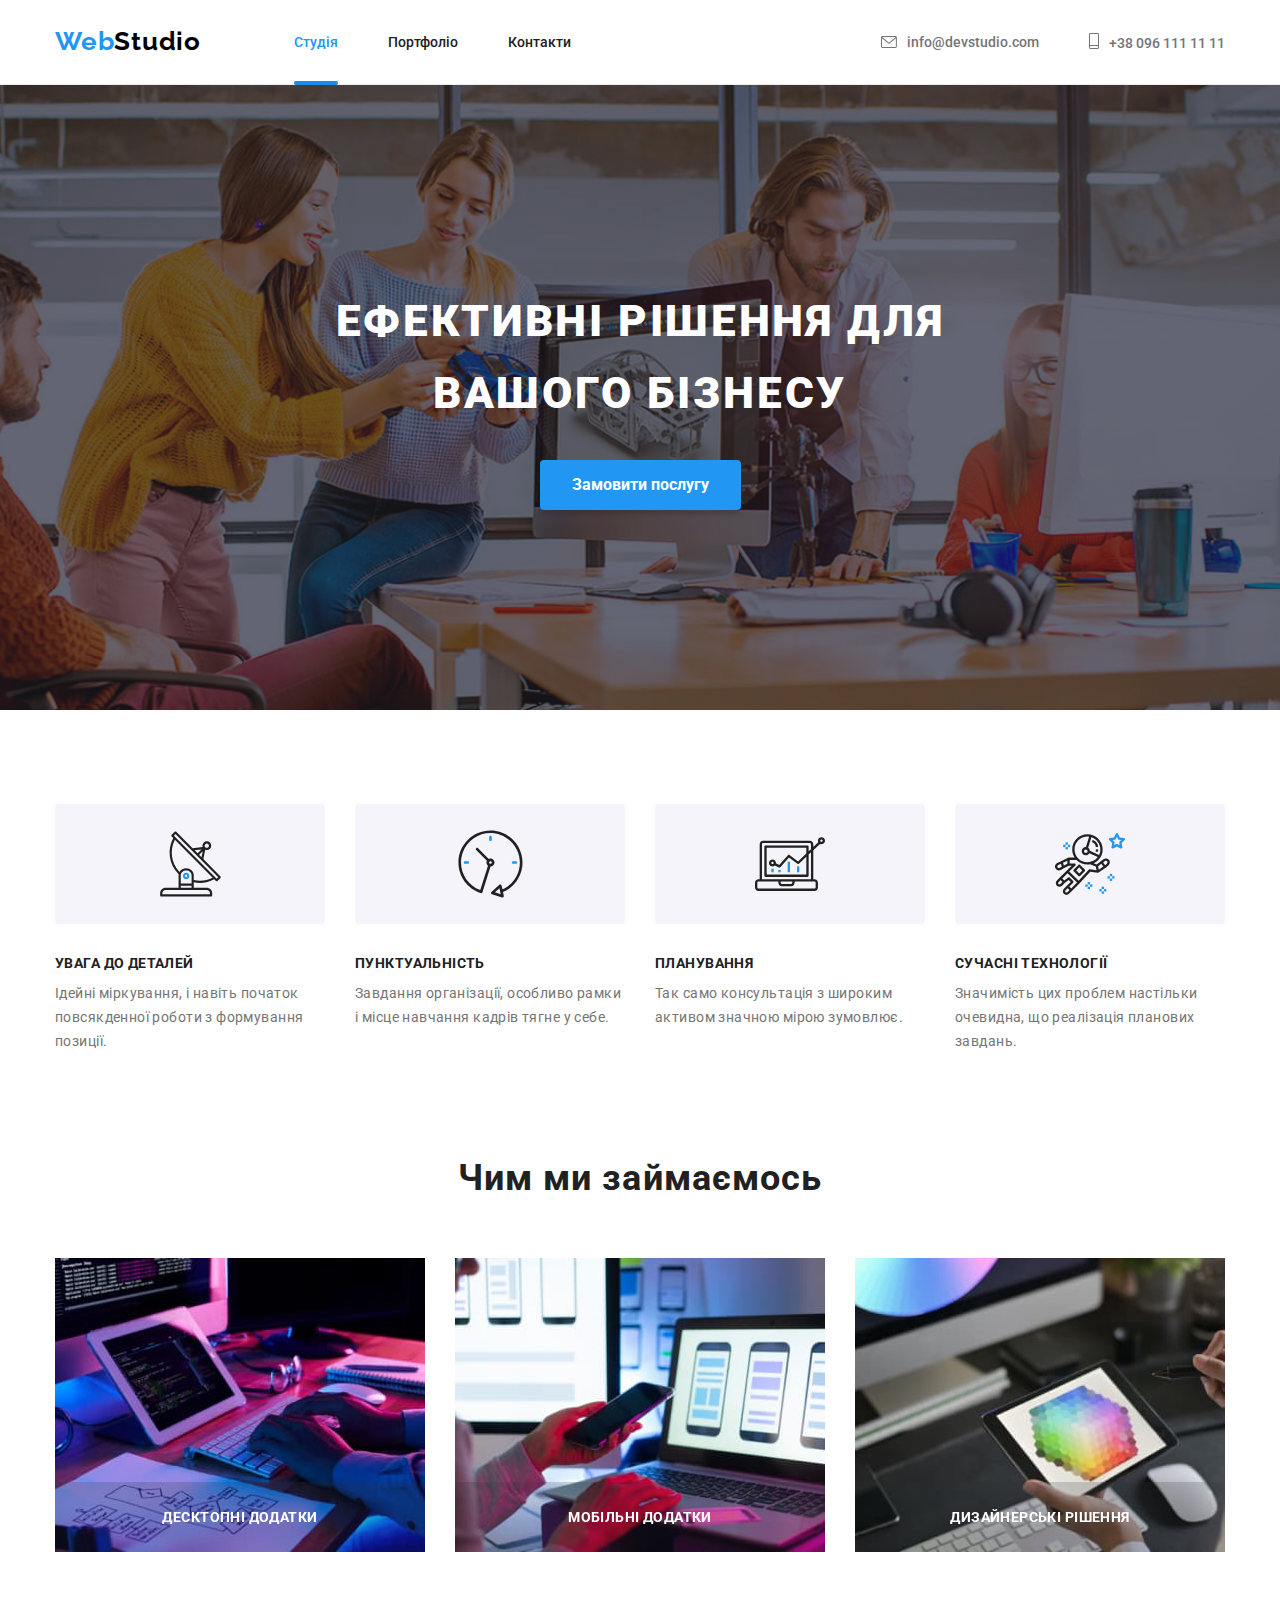
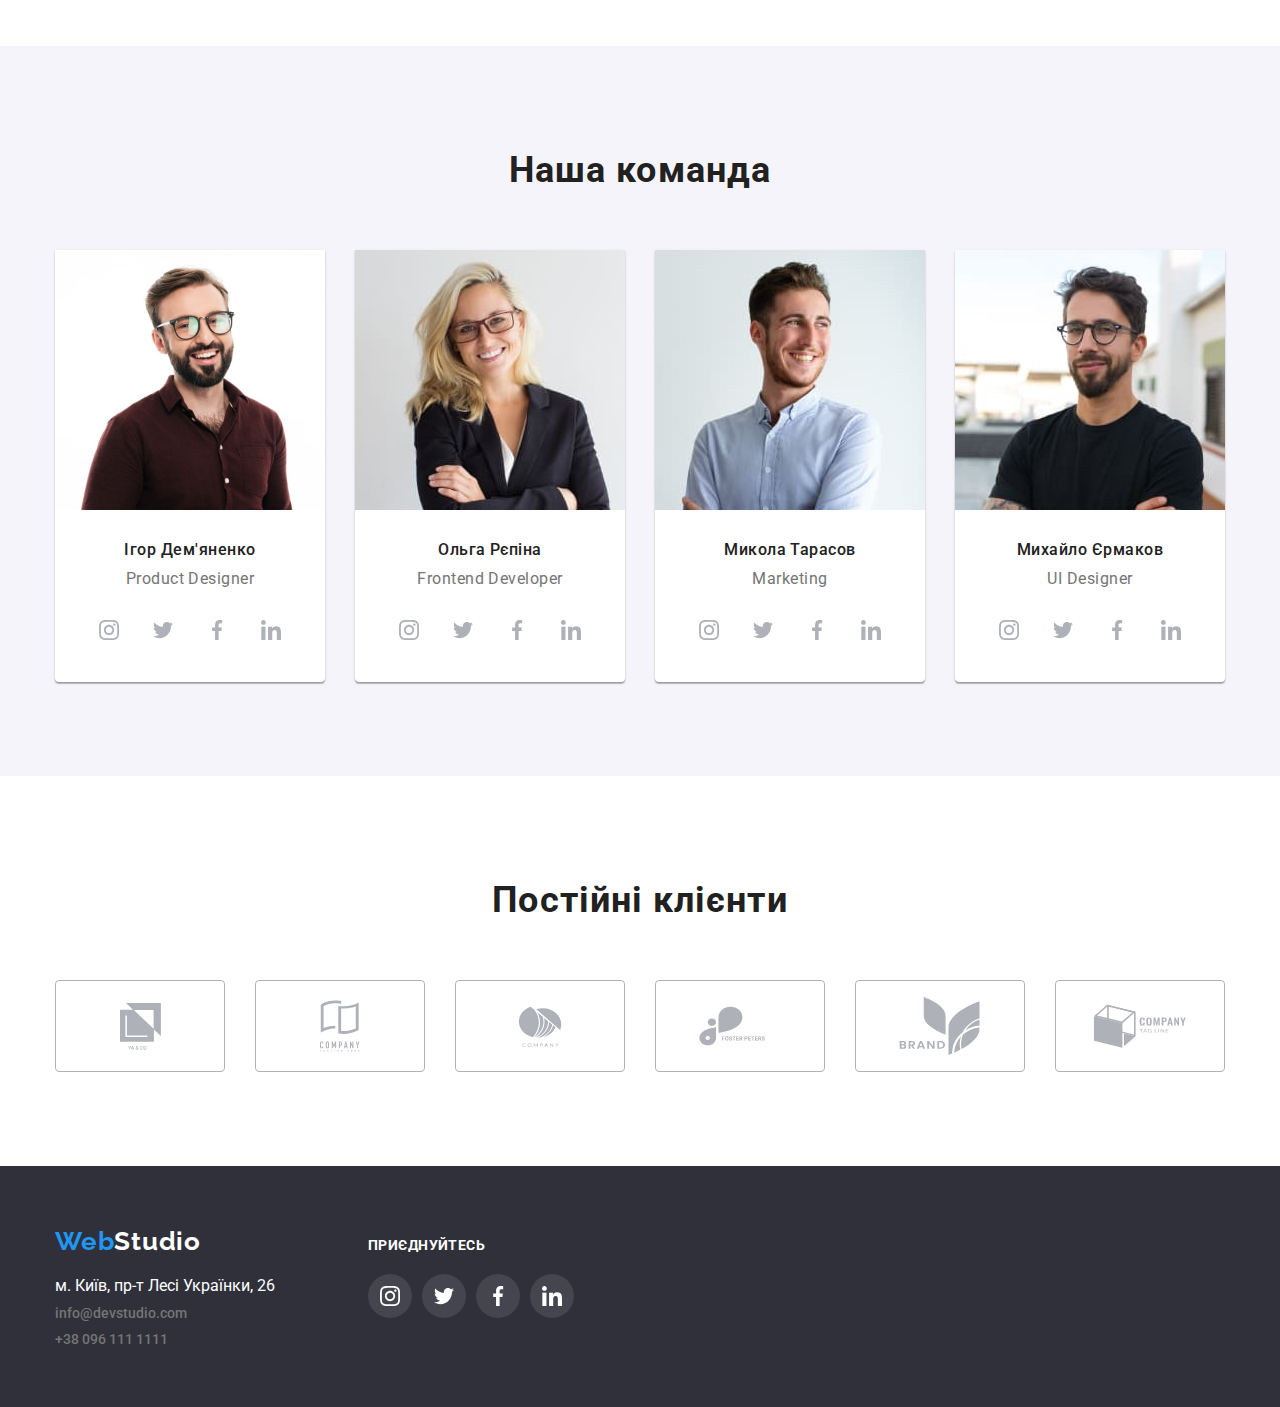
==== commit 22ac5f1b: "second-corrections" ====
--- a/index.html
+++ b/index.html
@@ -43,9 +43,9 @@
 	<div class="backdrop is-hidden" data-modal>
 		<div class="modal">
 			<button class="button-closed" data-modal-close>
-		<svg width="11px" height="11px">
-			<use href="./images/sprite.svg#icon-close"></use>
-		</svg>
+				<svg width="11px" height="11px">
+					<use href="./images/sprite.svg#icon-close"></use>
+				</svg>
 			</button>
 		</div>
 	</div>
@@ -96,10 +96,18 @@
 	</section>
 	   <section class="section what-we-do">
 		<div class="container"><h2 class="team-header">Чим ми займаємось</h2>
-			<ul class="ul-nolist what-we-do-item">
-				<li><img src="./images/img1.jpg" alt="Клавіатура" width="370"></li>
-				<li><img src="./images/img2.jpg" alt="Комп'ютер" width="370"></li>
-				<li><img src="./images/img3.jpg" alt="Планшет" width="370"></li>
+			<ul class="ul-nolist what-we-do-list">
+				<li class="what-we-do-item">
+					<img src="./images/img1.jpg" alt="десктопні додатки" width="370">
+					<div class="what-we-do-title"><p>десктопні додатки</p></div>
+				</li>
+				<li class="what-we-do-item">
+					<img src="./images/img2.jpg" alt="мобільні дрдатки" width="370">
+					<div class="what-we-do-title"><p>мобільні додатки</p></div>
+				</li><li class="what-we-do-item">
+					<img src="./images/img3.jpg" alt="дизайнерські рішення" width="370">
+					<div class="what-we-do-title"><p>дизайнерські рішення</p></div>
+				</li>
 			</ul>
 		</section>
 		<section class="section team">
--- a/css/style.css
+++ b/css/style.css
@@ -15,10 +15,11 @@
   --social-network-basic-link: #afb1b8;
   --fotter-social-network-basic-link: rgba(255, 255, 255, 0.1);
   --clients-bkg: #f5f5f5;
-  --feature-text-color:#FFF;
-  --feature-bkg-color:rgba(33, 150, 243, 0.9);
+  --feature-text-color: #fff;
+  --feature-bkg-color: rgba(33, 150, 243, 0.9);
   --modal-backdrop-bkg: rgba(0, 0, 0, 0.2);
   --modal-button-closed: rgba(0, 0, 0, 0.1);
+  --we-do-title-bkg: rgba(47, 48, 58, 0.2);
 }
 body {
   background-color: #fff;
@@ -57,47 +58,51 @@
 }
 
 /* MODAL WINDOW */
-.backdrop.is-hidden{
- opacity: 0;
- pointer-events: none;
- 
-}
-
-.backdrop{
-	position: fixed;
-	top: 0;
-	left: 0;
-	width: 100%;
-	height: 100%;
-	opacity: 1;
-
-	background-color: var(--modal-backdrop-bkg);
-}
-
-.modal{
-	position: absolute;
-	width: 528px;
-	height: 581px;
-	top: 50%;
-	left: 50%;
-	transform: translate(-50%, -50%);
-	
-
-	background-color: #ececec;
-}
+.backdrop.is-hidden {
+  opacity: 0;
+  pointer-events: none;
+}
+
+.backdrop {
+  position: fixed;
+  top: 0;
+  left: 0;
+  width: 100%;
+  height: 100%;
+  opacity: 1;
+  transition: opacity 250ms cubic-bezier(0.4, 0, 0.2, 1);
+  background-color: var(--modal-backdrop-bkg);
+}
+
+.modal {
+  position: absolute;
+  width: 528px;
+  height: 581px;
+  top: 50%;
+  left: 50%;
+  transform: translate(-50%, -50%);
+
+  background-color: #ececec;
+
+  opacity: 1;
+  transition: opacity 250ms cubic-bezier(0.4, 0, 0.2, 1);
+}
+
+
 
 .button-closed {
-	
-position: absolute;
-width: 30px;
-height: 30px;
-top: 8px;
-right:8px;
-outline: solid 1px var(--modal-button-closed);
-border-radius: 15px;
-fill: var(--black-text-color);
-cursor: pointer;
-}
+  position: absolute;
+  width: 30px;
+  height: 30px;
+  top: 8px;
+  right: 8px;
+  outline: solid 1px var(--modal-button-closed);
+  border-radius: 15px;
+  fill: var(--black-text-color);
+  cursor: pointer;
+}
+/* MODAL WINDOW */
+
 
 .container-header-nav {
   display: flex;
@@ -221,7 +226,7 @@
 .current::after {
   content: '';
   position: absolute;
-  bottom: -2px;
+  bottom: -3px;
   left: 0;
   width: 100%;
   height: 4px;
@@ -355,7 +360,7 @@
 
 /* what we do container */
 
-.what-we-do-item {
+.what-we-do-list {
   display: flex;
   justify-content: center;
   gap: 30px;
@@ -365,6 +370,31 @@
 
 .what-we-do {
   padding-top: 0;
+}
+
+.what-we-do-item {
+  position: relative;
+  width: 100%;
+}
+
+.what-we-do-title {
+  position: absolute;
+  display: block;
+  width: 100%;
+  height: 70px;
+  bottom: 0;
+  left: 0;
+
+  padding-top: 27px;
+
+  text-transform: uppercase;
+  font-weight: 700;
+  font-size: 14px;
+  line-height: 1.145;
+  text-align: center;
+  letter-spacing: 0.03em;
+  color: var(--feature-text-color);
+  background-color: var(--we-do-title-bkg);
 }
 
 .blue-button {
@@ -511,23 +541,22 @@
 }
 
 .cards-item-link .feature-card {
-	transform: translateY(295px);
-	transition-property: transform;
-	transition-duration: 250ms;
-
-}
-
-.cards-item-link:hover .feature-card{
-/*   display: block;
+  transform: translateY(295px);
+  transition-property: transform;
+  transition-duration: 250ms;
+}
+
+.cards-item-link:hover .feature-card {
+  /*   display: block;
   box-shadow: 0px 1px 1px rgba(0, 0, 0, 0.12), 0px 4px 4px rgba(0, 0, 0, 0.06),
     1px 4px 6px rgba(0, 0, 0, 0.16); */
-	 transform: translateY(0px);
-	 transition-property: transform;
-	 transition-duration: 250ms;
+  transform: translateY(0px);
+  transition-property: transform;
+  transition-duration: 250ms;
 }
 
 .cards-item {
-	width: 370px;
+  width: 370px;
 }
 
 .feature-card {
@@ -538,30 +567,29 @@
   left: 0;
   top: 0;
   transform: translateY(294px);
-  padding: 63px 24px;	
-}
-
-.card-image{
-	position: relative;
-	width: 100%;
-	height: 294px;
-	overflow: hidden;
+  padding: 63px 24px;
+}
+
+.card-image {
+  position: relative;
+  width: 100%;
+  height: 294px;
+  overflow: hidden;
 }
 /* .feature-card:hover{
 	
 } */
 
-.feature-text{
-	display: block;
-	font-weight: normal;
-	font-style: normal;
-	font-weight: 400;
-	font-size: 18px;
-	line-height: 1.55;
-	text-align: left;
-letter-spacing: 0.03em;
-	color: var(--feature-text-color);
-
+.feature-text {
+  display: block;
+  font-weight: normal;
+  font-style: normal;
+  font-weight: 400;
+  font-size: 18px;
+  line-height: 1.55;
+  text-align: left;
+  letter-spacing: 0.03em;
+  color: var(--feature-text-color);
 }
 
 .cards {
@@ -576,16 +604,14 @@
 }
 
 .cards-block {
-position: relative;
-  padding: 20px 24px;/* 
-  
-	overflow: hidden; */
+  position: relative;
+  padding: 20px 24px;
 
   border-left: 1px solid;
   border-right: 1px solid;
   border-bottom: 1px solid;
   border-color: var(--filter-border-color);
-
+  text-align: left;
   overflow: hidden;
 }
 .cards-text {
